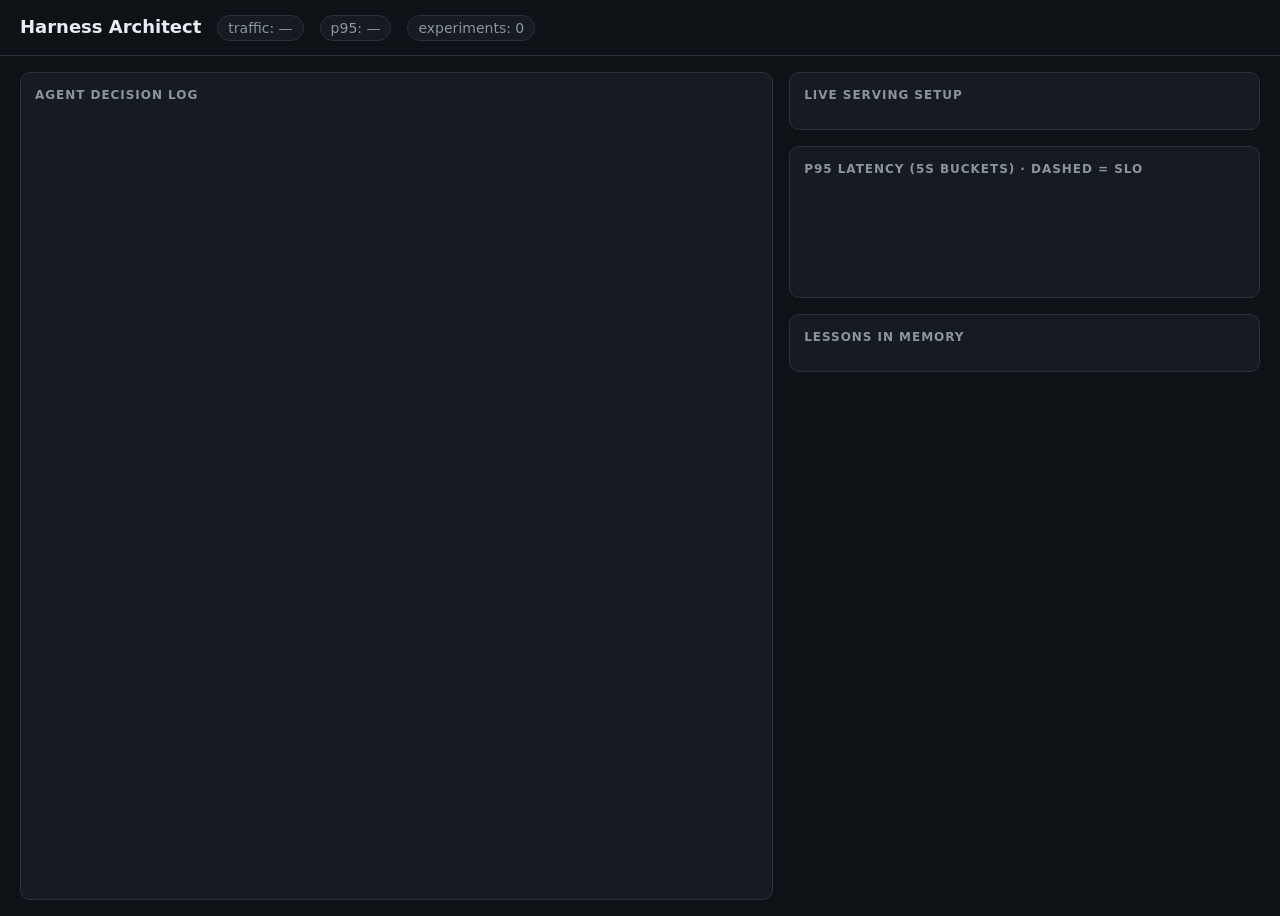
==== ui/index.html @ 55d74c91 "Initial commit" ====
<!doctype html>
<html lang="en">
<head>
<meta charset="utf-8">
<meta name="viewport" content="width=device-width, initial-scale=1">
<title>Harness Architect</title>
<style>
  :root { --bg:#0e1116; --panel:#161b22; --line:#2a313c; --ink:#e6edf3; --muted:#8b949e;
          --good:#3fb950; --bad:#f85149; --warn:#d29922; --accent:#58a6ff; --mem:#bc8cff; }
  * { box-sizing: border-box; }
  body { margin:0; background:var(--bg); color:var(--ink); font:14px/1.45 ui-sans-serif,system-ui,sans-serif; }
  header { display:flex; gap:16px; align-items:baseline; padding:14px 20px; border-bottom:1px solid var(--line); flex-wrap:wrap; }
  header h1 { font-size:18px; margin:0; }
  .pill { padding:2px 10px; border-radius:99px; background:var(--panel); border:1px solid var(--line); color:var(--muted); }
  main { display:grid; grid-template-columns: minmax(0,1.6fr) minmax(0,1fr); gap:16px; padding:16px 20px; }
  @media (max-width: 900px) { main { grid-template-columns: 1fr; } }
  section { background:var(--panel); border:1px solid var(--line); border-radius:10px; padding:14px; min-width:0; }
  h2 { font-size:12px; text-transform:uppercase; letter-spacing:.08em; color:var(--muted); margin:0 0 10px; }
  #log { height: calc(100vh - 130px); overflow:auto; }
  .ev { display:grid; grid-template-columns: 64px 84px 1fr; gap:8px; padding:7px 0; border-bottom:1px solid var(--line); }
  .ev time { color:var(--muted); font-variant-numeric: tabular-nums; }
  .tag { font-size:11px; font-weight:600; text-transform:uppercase; }
  .k-observe .tag { color:var(--bad); } .k-recall .tag { color:var(--mem); } .k-propose .tag { color:var(--accent); }
  .k-test .tag, .k-results .tag { color:var(--warn); } .k-promote .tag { color:var(--good); }
  .k-promote { background: rgba(63,185,80,.08); } .k-phase .tag { color:var(--muted); }
  .sub { color:var(--muted); font-size:12px; margin-top:3px; }
  .pools { display:flex; gap:10px; flex-wrap:wrap; margin:6px 0 4px; }
  .pool { border:1px solid var(--line); border-radius:8px; padding:8px 10px; min-width:120px; }
  .pool b { display:block; margin-bottom:6px; }
  .gpu { display:inline-block; width:34px; height:24px; margin:2px; border-radius:4px; font-size:10px;
         line-height:24px; text-align:center; font-weight:700; }
  .gpu.t4 { background:#1f6feb33; border:1px solid #1f6feb; } .gpu.a100 { background:#8957e533; border:1px solid #8957e5; }
  .flash { animation: flash 1.2s ease-out; } @keyframes flash { from { box-shadow: 0 0 0 3px var(--good); } to { box-shadow:none; } }
  .side { display:flex; flex-direction:column; gap:16px; }
  svg { width:100%; height:90px; }
  .lesson { padding:6px 0; border-bottom:1px solid var(--line); }
  .conf { color:var(--mem); font-size:12px; }
</style>
</head>
<body>
<header>
  <h1>Harness Architect</h1>
  <span class="pill" id="phase">traffic: —</span>
  <span class="pill" id="p95now">p95: —</span>
  <span class="pill" id="exps">experiments: 0</span>
</header>
<main>
  <section><h2>Agent decision log</h2><div id="log"></div></section>
  <div class="side">
    <section><h2>Live serving setup</h2><div id="arch"></div></section>
    <section><h2>p95 latency (5s buckets) · dashed = SLO</h2><svg id="chart" viewBox="0 0 300 90" preserveAspectRatio="none"></svg></section>
    <section><h2>Lessons in memory</h2><div id="lessons"></div></section>
  </div>
</main>
<script>
let lastVersion = null;
const esc = s => String(s ?? "").replace(/[&<>]/g, c => ({"&":"&amp;","<":"&lt;",">":"&gt;"}[c]));
const fmt = ts => new Date(ts*1000).toLocaleTimeString([], {hour:"2-digit",minute:"2-digit",second:"2-digit"});

function renderArch(a) {
  if (!a) return "<div class='sub'>no live setup yet</div>";
  const pools = Object.entries(a.pools).sort().map(([n,p]) =>
    `<div class="pool"><b>${esc(n)}${a.split_threshold_tokens && n==="long" ? ` (≥${a.split_threshold_tokens} tok)` : ""}${a.split_threshold_tokens && n==="short" ? ` (&lt;${a.split_threshold_tokens} tok)` : ""}</b>` +
    Array.from({length:p.replicas}, () => `<span class="gpu ${p.gpu}">${p.gpu.toUpperCase()}</span>`).join("") + "</div>").join("");
  const cost = Object.values(a.pools).reduce((s,p) => s + p.replicas * (p.gpu==="t4" ? 0.5 : 3), 0);
  return `<div class="sub">v${a.version} · by ${esc(a.created_by)} · $${cost.toFixed(2)}/hr</div>
          <div class="pools ${a.version!==lastVersion && lastVersion!==null ? "flash":""}">${pools}</div>
          <div class="sub">${esc(a.reason)}</div>`;
}

function renderChart(series, slo) {
  const svg = document.getElementById("chart");
  if (!series.length) { svg.innerHTML = ""; return; }
  const max = Math.max(slo * 1.5, ...series.map(s => s.p95));
  const x = i => series.length === 1 ? 150 : i * 300 / (series.length - 1);
  const y = v => 88 - v / max * 84;
  const pts = series.map((s,i) => `${x(i)},${y(s.p95)}`).join(" ");
  svg.innerHTML = `<line x1="0" x2="300" y1="${y(slo)}" y2="${y(slo)}" stroke="#d29922" stroke-dasharray="4 3" vector-effect="non-scaling-stroke"/>
    <polyline points="${pts}" fill="none" stroke="#58a6ff" stroke-width="2" vector-effect="non-scaling-stroke"/>`;
}

async function tick() {
  try {
    const s = await (await fetch("/api/state")).json();
    document.getElementById("phase").textContent = "traffic: " + (s.phase?.name ?? "—");
    const last = s.series.at(-1);
    const p = document.getElementById("p95now");
    p.textContent = "p95: " + (last ? (last.p95/1000).toFixed(1) + "s" : "—");
    p.style.color = last && last.p95 > s.slo_ms ? "var(--bad)" : "var(--good)";
    document.getElementById("exps").textContent = "experiments: " + s.experiments;
    document.getElementById("log").innerHTML = s.events.map(e =>
      `<div class="ev k-${esc(e.kind)}"><time>${fmt(e.ts)}</time><span class="tag">${esc(e.kind)}</span><div>${esc(e.msg)}` +
      (e.candidates ? `<div class="sub">${e.candidates.map(c => "• " + esc(c.summary ?? c) + (c.reason ? " — " + esc(c.reason) : "")).join("<br>")}</div>` : "") +
      (e.lessons && e.lessons.length ? `<div class="sub">${e.lessons.map(l => "↳ " + esc(l.text)).join("<br>")}</div>` : "") +
      `</div></div>`).join("");
    document.getElementById("arch").innerHTML = renderArch(s.live);
    lastVersion = s.live?.version ?? lastVersion;
    renderChart(s.series, s.slo_ms);
    document.getElementById("lessons").innerHTML = s.lessons.length ? s.lessons.map(l =>
      `<div class="lesson">${esc(l.text)}<div class="conf">confirmed ${l.confirmed ?? 0}× · contradicted ${l.contradicted ?? 0}×</div></div>`).join("")
      : "<div class='sub'>none yet</div>";
  } catch (e) { console.log(e); }
}
setInterval(tick, 1000); tick();
</script>
</body>
</html>
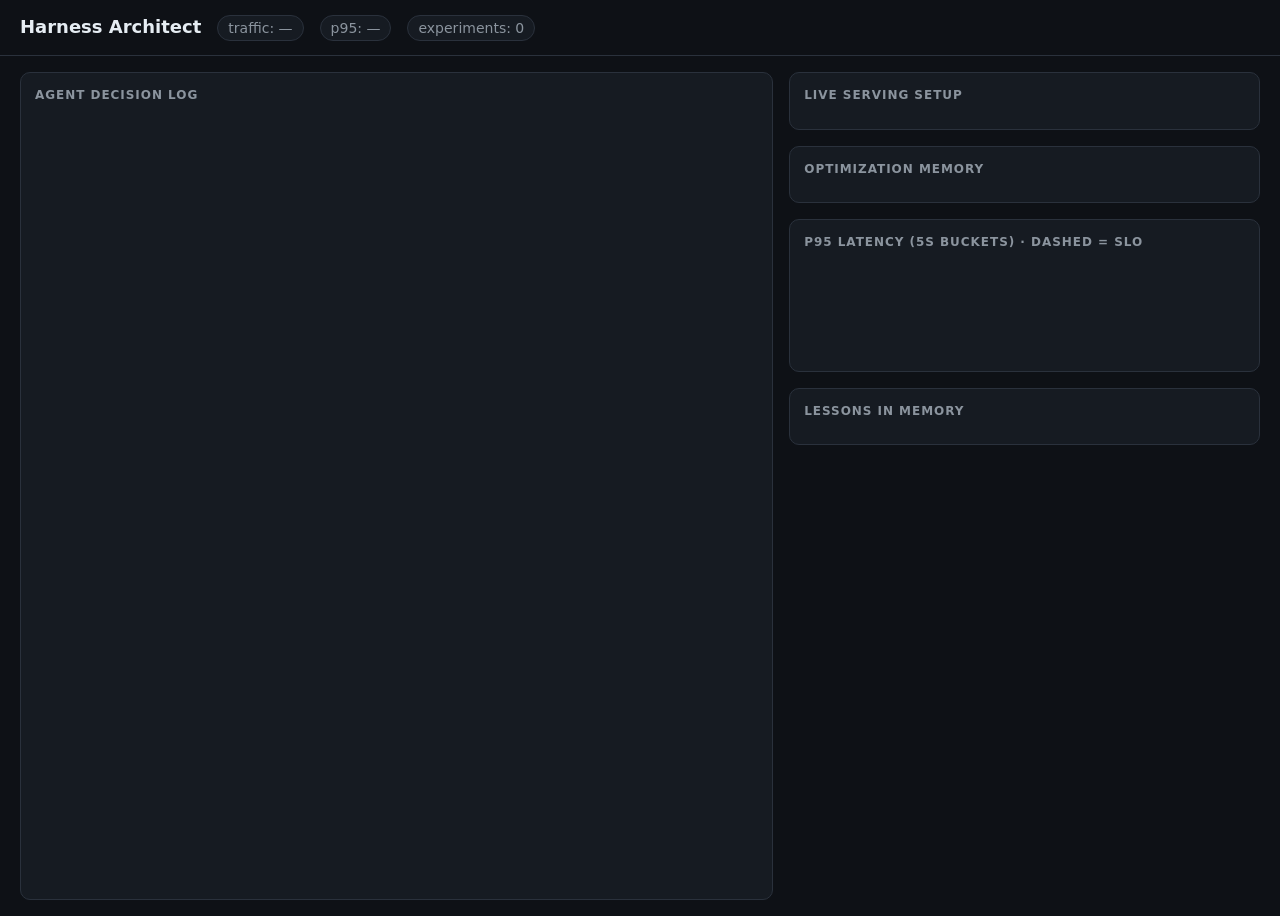
==== commit df748196: "feat: expose campaign evidence in the demo UI" ====
--- a/ui/index.html
+++ b/ui/index.html
@@ -35,6 +35,15 @@
   svg { width:100%; height:90px; }
   .lesson { padding:6px 0; border-bottom:1px solid var(--line); }
   .conf { color:var(--mem); font-size:12px; }
+  .memory-panel { display:grid; gap:12px; }
+  .memory-block { border-top:1px solid var(--line); padding-top:9px; min-width:0; }
+  .memory-block:first-child { border-top:0; padding-top:0; }
+  .memory-title { color:var(--muted); font-size:11px; text-transform:uppercase; letter-spacing:.06em; margin-bottom:5px; }
+  .memory-pills { display:flex; gap:6px; flex-wrap:wrap; }
+  .memory-pills .pill { font-size:12px; }
+  .memory-ids { overflow-wrap:anywhere; }
+  .gate { display:inline-block; margin:2px 4px 2px 0; padding:1px 7px; border-radius:99px; border:1px solid var(--line); font-size:11px; }
+  .gate.pass { color:var(--good); } .gate.fail { color:var(--bad); }
 </style>
 </head>
 <body>
@@ -48,6 +57,7 @@
   <section><h2>Agent decision log</h2><div id="log"></div></section>
   <div class="side">
     <section><h2>Live serving setup</h2><div id="arch"></div></section>
+    <section><h2>Optimization memory</h2><div id="horizon" class="memory-panel"></div></section>
     <section><h2>p95 latency (5s buckets) · dashed = SLO</h2><svg id="chart" viewBox="0 0 300 90" preserveAspectRatio="none"></svg></section>
     <section><h2>Lessons in memory</h2><div id="lessons"></div></section>
   </div>
@@ -79,6 +89,42 @@
     <polyline points="${pts}" fill="none" stroke="#58a6ff" stroke-width="2" vector-effect="non-scaling-stroke"/>`;
 }
 
+function renderHorizon(h) {
+  if (!h) return "<div class='sub'>long-horizon state is not available</div>";
+  const campaign = h.campaign;
+  const status = `<div class="memory-block"><div class="memory-title">Campaign</div>` +
+    `<div class="memory-pills">` +
+    `<span class="pill">stage: ${esc(h.stage ?? "—")}</span>` +
+    `<span class="pill">revision: ${esc(h.revision ?? "—")}</span>` +
+    `<span class="pill">budget left: ${esc(h.budget_remaining ?? "—")}</span></div>` +
+    (campaign?.goal ? `<div class="sub">${esc(campaign.goal)}</div>` : "") + `</div>`;
+
+  const context = h.context_manifest
+    ? `<div class="memory-block"><div class="memory-title">Latest context packet · ${esc(h.context_manifest.token_count ?? 0)} tokens` +
+      `${h.context_manifest.token_budget ? ` / ${esc(h.context_manifest.token_budget)}` : ""}</div>` +
+      `<div class="sub">Manifest ${esc(h.context_manifest.manifest_id ?? "—")}</div>` +
+      `<div class="sub memory-ids">Included: ${h.context_manifest.included_ids.length ? h.context_manifest.included_ids.map(esc).join(", ") : "none"}</div></div>`
+    : `<div class="memory-block"><div class="memory-title">Latest context packet</div><div class="sub">none recorded</div></div>`;
+
+  const replay = h.replay
+    ? `<div class="sub">Replay: ${esc(h.replay.replay_id ?? "—")} · hash ${esc((h.replay.content_hash ?? "").slice(0, 16) || "—")}</div>`
+    : `<div class="sub">No replay recorded</div>`;
+  const trial = h.latest_trial;
+  const trialText = trial
+    ? `${esc(trial.role ?? "trial")} · repeat ${esc(trial.repeat ?? "—")} · ${esc(trial.n ?? 0)} requests · p95 ${esc(trial.p95_ms ?? "—")} ms · errors ${esc(trial.errors ?? 0)}`
+    : "No trial recorded";
+  const ev = h.latest_evaluation;
+  const gates = (ev?.gates ?? []).map(g => `<span class="gate ${g.passed ? "pass" : "fail"}">${g.passed ? "✓" : "✕"} ${esc(g.name)}: ${esc(g.detail ?? "")}</span>`).join("");
+  const experiment = `<div class="memory-block"><div class="memory-title">Latest experiment</div>${replay}` +
+    `<div class="sub">${trialText}</div>` +
+    (ev ? `<div class="sub">Evaluation: ${esc(ev.decision ?? "—")}</div>${gates || "<div class='sub'>No gate details</div>"}` : `<div class="sub">No evaluation recorded</div>`) + `</div>`;
+
+  const events = h.verification_events ?? [];
+  const checks = events.length ? events.map(e => `<div class="sub"><b>${esc(e.kind)}</b> · ${esc(e.msg)}${e.ts ? ` <span>${fmt(e.ts)}</span>` : ""}</div>`).join("")
+    : `<div class="sub">No verification or rollback events</div>`;
+  return status + context + experiment + `<div class="memory-block"><div class="memory-title">Verification and rollback</div>${checks}</div>`;
+}
+
 async function tick() {
   try {
     const s = await (await fetch("/api/state")).json();
@@ -94,6 +140,7 @@
       (e.lessons && e.lessons.length ? `<div class="sub">${e.lessons.map(l => "↳ " + esc(l.text)).join("<br>")}</div>` : "") +
       `</div></div>`).join("");
     document.getElementById("arch").innerHTML = renderArch(s.live);
+    document.getElementById("horizon").innerHTML = renderHorizon(s.long_horizon);
     lastVersion = s.live?.version ?? lastVersion;
     renderChart(s.series, s.slo_ms);
     document.getElementById("lessons").innerHTML = s.lessons.length ? s.lessons.map(l =>
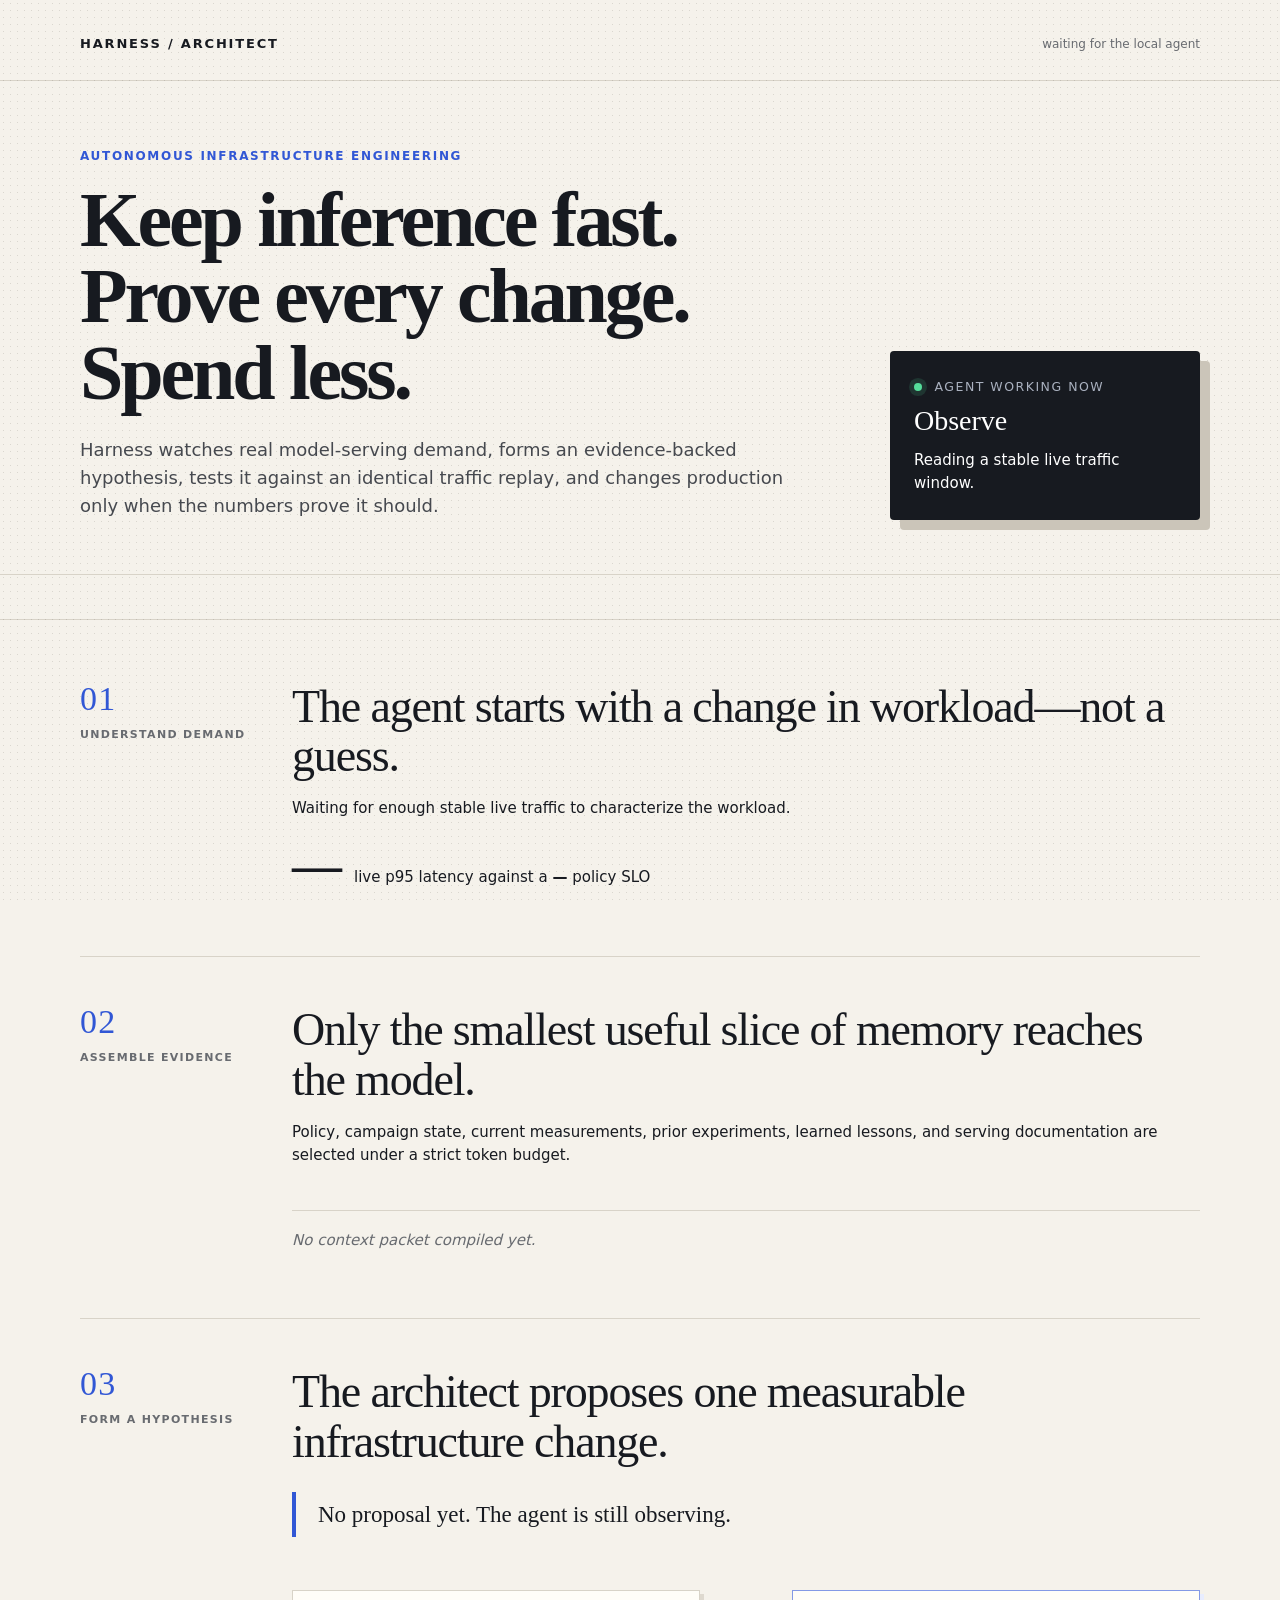
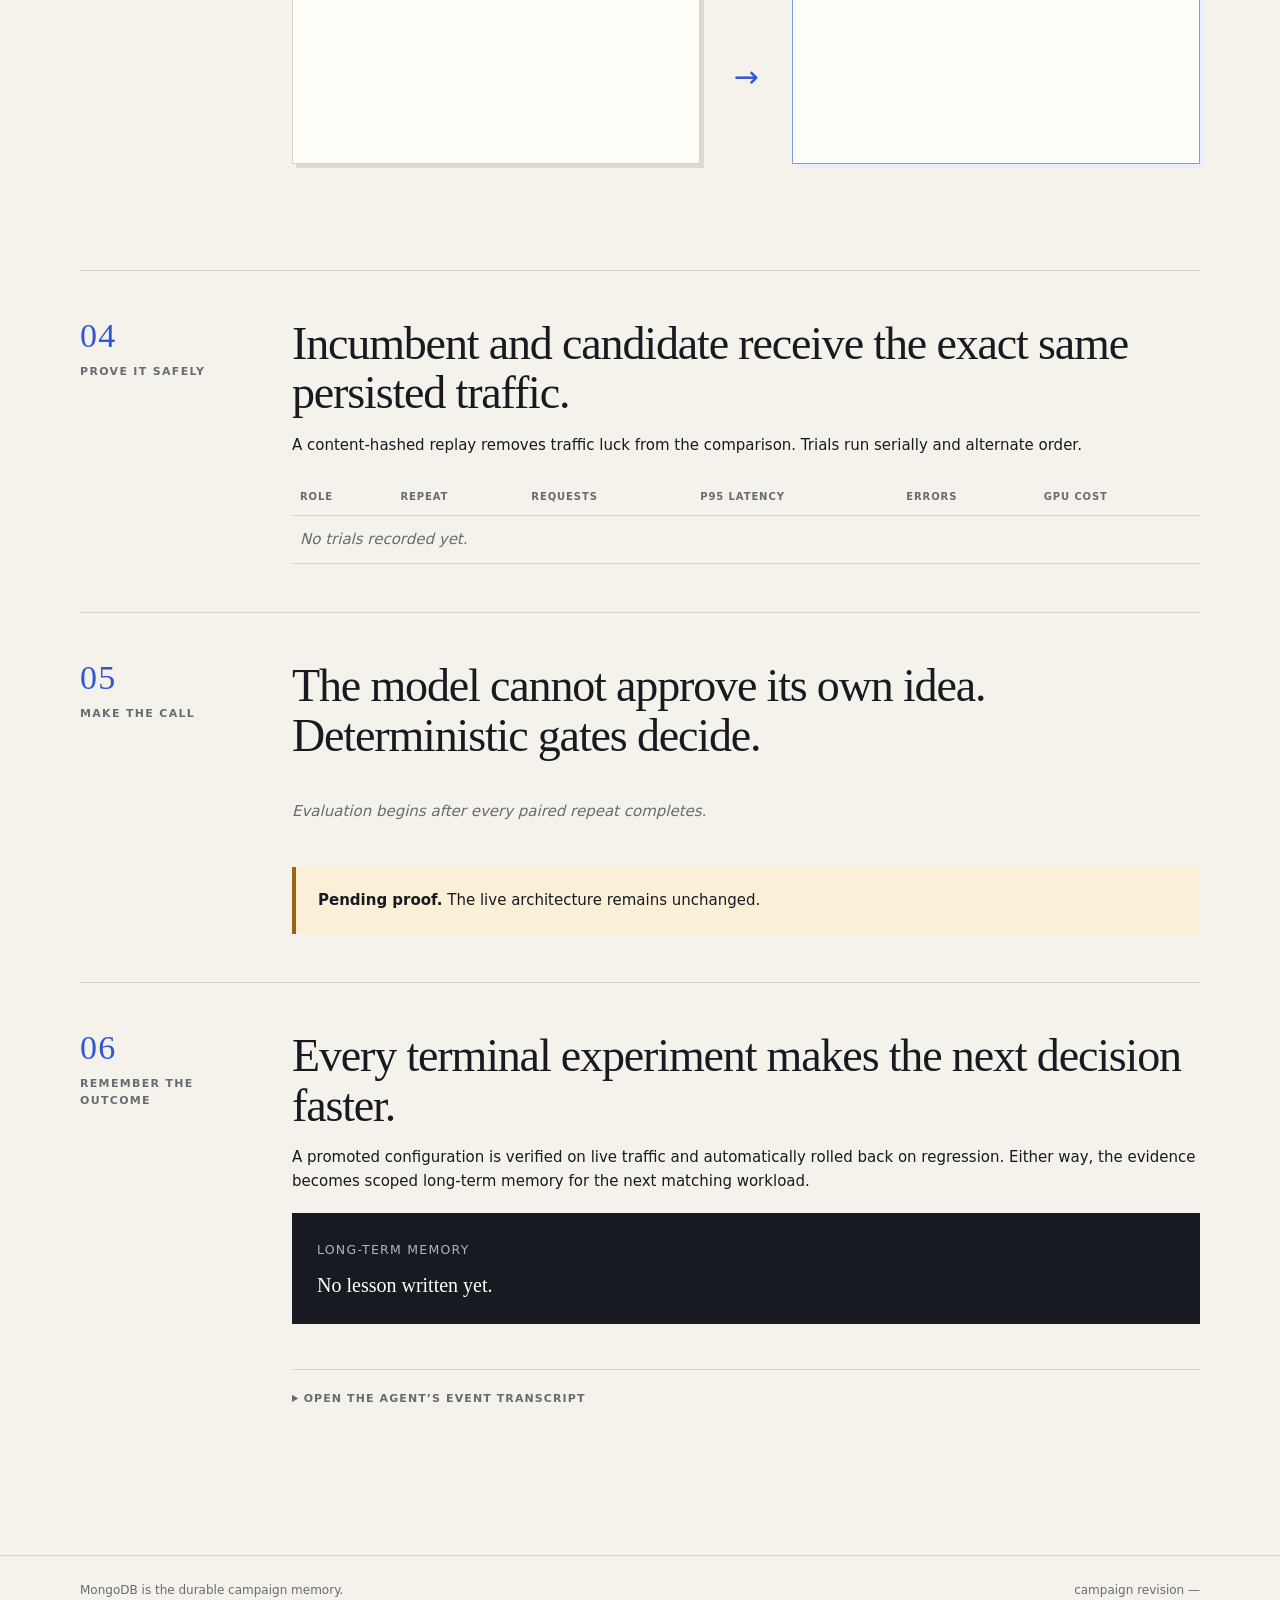
==== commit 75ccdd24: "feat: showcase Atlas-backed agent workflow" ====
--- a/ui/index.html
+++ b/ui/index.html
@@ -3,152 +3,315 @@
 <head>
 <meta charset="utf-8">
 <meta name="viewport" content="width=device-width, initial-scale=1">
-<title>Harness Architect</title>
+<title>Harness · Autonomous Infrastructure Engineer</title>
 <style>
-  :root { --bg:#0e1116; --panel:#161b22; --line:#2a313c; --ink:#e6edf3; --muted:#8b949e;
-          --good:#3fb950; --bad:#f85149; --warn:#d29922; --accent:#58a6ff; --mem:#bc8cff; }
-  * { box-sizing: border-box; }
-  body { margin:0; background:var(--bg); color:var(--ink); font:14px/1.45 ui-sans-serif,system-ui,sans-serif; }
-  header { display:flex; gap:16px; align-items:baseline; padding:14px 20px; border-bottom:1px solid var(--line); flex-wrap:wrap; }
-  header h1 { font-size:18px; margin:0; }
-  .pill { padding:2px 10px; border-radius:99px; background:var(--panel); border:1px solid var(--line); color:var(--muted); }
-  main { display:grid; grid-template-columns: minmax(0,1.6fr) minmax(0,1fr); gap:16px; padding:16px 20px; }
-  @media (max-width: 900px) { main { grid-template-columns: 1fr; } }
-  section { background:var(--panel); border:1px solid var(--line); border-radius:10px; padding:14px; min-width:0; }
-  h2 { font-size:12px; text-transform:uppercase; letter-spacing:.08em; color:var(--muted); margin:0 0 10px; }
-  #log { height: calc(100vh - 130px); overflow:auto; }
-  .ev { display:grid; grid-template-columns: 64px 84px 1fr; gap:8px; padding:7px 0; border-bottom:1px solid var(--line); }
-  .ev time { color:var(--muted); font-variant-numeric: tabular-nums; }
-  .tag { font-size:11px; font-weight:600; text-transform:uppercase; }
-  .k-observe .tag { color:var(--bad); } .k-recall .tag { color:var(--mem); } .k-propose .tag { color:var(--accent); }
-  .k-test .tag, .k-results .tag { color:var(--warn); } .k-promote .tag { color:var(--good); }
-  .k-promote { background: rgba(63,185,80,.08); } .k-phase .tag { color:var(--muted); }
-  .sub { color:var(--muted); font-size:12px; margin-top:3px; }
-  .pools { display:flex; gap:10px; flex-wrap:wrap; margin:6px 0 4px; }
-  .pool { border:1px solid var(--line); border-radius:8px; padding:8px 10px; min-width:120px; }
-  .pool b { display:block; margin-bottom:6px; }
-  .gpu { display:inline-block; width:34px; height:24px; margin:2px; border-radius:4px; font-size:10px;
-         line-height:24px; text-align:center; font-weight:700; }
-  .gpu.t4 { background:#1f6feb33; border:1px solid #1f6feb; } .gpu.a100 { background:#8957e533; border:1px solid #8957e5; }
-  .flash { animation: flash 1.2s ease-out; } @keyframes flash { from { box-shadow: 0 0 0 3px var(--good); } to { box-shadow:none; } }
-  .side { display:flex; flex-direction:column; gap:16px; }
-  svg { width:100%; height:90px; }
-  .lesson { padding:6px 0; border-bottom:1px solid var(--line); }
-  .conf { color:var(--mem); font-size:12px; }
-  .memory-panel { display:grid; gap:12px; }
-  .memory-block { border-top:1px solid var(--line); padding-top:9px; min-width:0; }
-  .memory-block:first-child { border-top:0; padding-top:0; }
-  .memory-title { color:var(--muted); font-size:11px; text-transform:uppercase; letter-spacing:.06em; margin-bottom:5px; }
-  .memory-pills { display:flex; gap:6px; flex-wrap:wrap; }
-  .memory-pills .pill { font-size:12px; }
-  .memory-ids { overflow-wrap:anywhere; }
-  .gate { display:inline-block; margin:2px 4px 2px 0; padding:1px 7px; border-radius:99px; border:1px solid var(--line); font-size:11px; }
-  .gate.pass { color:var(--good); } .gate.fail { color:var(--bad); }
+  :root {
+    --paper:#f5f2eb; --sheet:#fffdf8; --ink:#171a20; --muted:#686b70; --line:#d8d3c8;
+    --blue:#3157d5; --blue-soft:#e8edff; --violet:#7446d7; --green:#147a52; --green-soft:#e3f4eb;
+    --red:#b83a3a; --red-soft:#fae8e5; --amber:#9b6410; --amber-soft:#faefd7; --dark:#171a20;
+  }
+  * { box-sizing:border-box; }
+  body { margin:0; color:var(--ink); background:var(--paper); font:15px/1.55 Inter,ui-sans-serif,system-ui,-apple-system,sans-serif; }
+  body:before { content:""; position:fixed; inset:0; pointer-events:none; opacity:.22;
+    background-image:radial-gradient(#79746c 0.55px,transparent .55px); background-size:7px 7px; }
+  .shell { width:min(1120px,calc(100% - 32px)); margin:0 auto; position:relative; }
+  header { padding:34px 0 26px; border-bottom:1px solid var(--line); }
+  .brandline { display:flex; justify-content:space-between; align-items:center; gap:20px; }
+  .brand { font-size:13px; font-weight:800; letter-spacing:.14em; text-transform:uppercase; }
+  .runtime { color:var(--muted); font-size:12px; text-align:right; }
+  .hero { padding:66px 0 54px; display:grid; grid-template-columns:minmax(0,1fr) 310px; gap:72px; align-items:end; }
+  .eyebrow { color:var(--blue); font-size:12px; font-weight:800; letter-spacing:.14em; text-transform:uppercase; margin-bottom:16px; }
+  h1 { margin:0; max-width:760px; font:600 clamp(42px,6.2vw,78px)/.98 Georgia,serif; letter-spacing:-.04em; }
+  .lede { margin:25px 0 0; max-width:710px; color:#46494f; font-size:18px; }
+  .mission-state { background:var(--dark); color:white; border-radius:4px; padding:24px; box-shadow:10px 10px 0 #cbc5b9; }
+  .mission-state small { color:#abb2c0; text-transform:uppercase; letter-spacing:.12em; }
+  .mission-state strong { display:block; margin:8px 0 12px; font:500 28px/1.1 Georgia,serif; }
+  .pulse { display:inline-block; width:8px; height:8px; border-radius:50%; background:#55dc9a; margin-right:7px; box-shadow:0 0 0 5px #55dc9a22; }
+  .stage-wrap { border-top:1px solid var(--line); border-bottom:1px solid var(--line); padding:25px 0 19px; overflow-x:auto; }
+  .stage-rail { min-width:760px; display:flex; align-items:flex-start; }
+  .stage { flex:1; position:relative; padding-top:17px; color:#97928a; font-size:10px; letter-spacing:.06em; text-transform:uppercase; }
+  .stage:before { content:""; position:absolute; top:0; left:0; right:0; height:2px; background:var(--line); }
+  .stage:after { content:""; position:absolute; top:-4px; left:0; width:10px; height:10px; border-radius:50%; background:var(--line); }
+  .stage.done { color:var(--green); } .stage.done:before,.stage.done:after { background:var(--green); }
+  .stage.active { color:var(--blue); font-weight:800; } .stage.active:before { background:var(--blue); }
+  .stage.active:after { background:var(--sheet); border:3px solid var(--blue); top:-6px; width:12px; height:12px; box-shadow:0 0 0 5px var(--blue-soft); }
+  main { padding:62px 0 100px; }
+  .chapter { display:grid; grid-template-columns:170px minmax(0,1fr); gap:42px; padding:48px 0; border-top:1px solid var(--line); }
+  .chapter:first-child { border-top:0; padding-top:0; }
+  .chapter-label { color:var(--muted); font-size:11px; font-weight:800; letter-spacing:.12em; text-transform:uppercase; }
+  .chapter-label b { display:block; color:var(--blue); font:500 34px/1 Georgia,serif; margin-bottom:10px; }
+  h2 { font:500 clamp(28px,4vw,46px)/1.08 Georgia,serif; letter-spacing:-.025em; margin:0 0 16px; }
+  h3 { margin:0 0 5px; font-size:14px; }
+  .agent-voice { border-left:4px solid var(--blue); padding:7px 0 7px 22px; margin:25px 0; font:500 23px/1.35 Georgia,serif; }
+  .meta-row { display:flex; flex-wrap:wrap; gap:8px; margin-top:18px; }
+  .token { padding:5px 10px; border:1px solid var(--line); border-radius:2px; color:var(--muted); font-size:12px; background:#ffffff80; }
+  .token.good { color:var(--green); border-color:#9acbb5; background:var(--green-soft); }
+  .token.bad { color:var(--red); border-color:#e0aaa3; background:var(--red-soft); }
+  .token.live { color:var(--blue); border-color:#aab8ee; background:var(--blue-soft); }
+  .signal-sentence { display:flex; align-items:baseline; gap:14px; flex-wrap:wrap; margin-top:20px; }
+  .signal-number { font:600 50px/1 Georgia,serif; letter-spacing:-.04em; }
+  .signal-number.bad { color:var(--red); } .signal-number.good { color:var(--green); }
+  .evidence-list { margin-top:25px; border-top:1px solid var(--line); }
+  .evidence { display:grid; grid-template-columns:34px 150px 1fr 65px; gap:12px; padding:15px 0; border-bottom:1px solid var(--line); align-items:start; }
+  .evidence .icon { width:25px; height:25px; display:grid; place-items:center; border-radius:50%; background:var(--blue-soft); color:var(--blue); font-weight:800; font-size:11px; }
+  .evidence .type { text-transform:uppercase; font-size:10px; letter-spacing:.09em; color:var(--muted); padding-top:4px; }
+  .evidence p { margin:2px 0 0; color:var(--muted); font-size:13px; }
+  .evidence .tokens { text-align:right; color:var(--muted); font-size:11px; }
+  .architecture-change { display:grid; grid-template-columns:1fr 56px 1fr; gap:18px; align-items:center; margin:28px 0; }
+  .arrow { text-align:center; color:var(--blue); font-size:30px; }
+  .arch { min-height:174px; padding:22px; background:var(--sheet); border:1px solid var(--line); box-shadow:4px 4px 0 #ded9cf; }
+  .arch.candidate { border-color:#8499e5; box-shadow:4px 4px 0 var(--blue-soft); }
+  .arch small { color:var(--muted); text-transform:uppercase; font-size:10px; letter-spacing:.1em; }
+  .arch .cost { float:right; color:var(--green); font-weight:800; }
+  .pool-row { display:flex; gap:7px; margin:21px 0 12px; flex-wrap:wrap; }
+  .gpu { padding:7px 10px; border-radius:2px; color:white; font-size:11px; font-weight:800; }
+  .gpu.t4 { background:#4662b6; } .gpu.a100 { background:#774bad; }
+  .protocol { display:flex; flex-wrap:wrap; gap:10px; padding:15px 0; color:var(--muted); font-size:13px; }
+  .protocol span:after { content:"→"; padding-left:10px; color:#aaa59b; }
+  .protocol span:last-child:after { content:""; }
+  .trial-table { width:100%; border-collapse:collapse; margin-top:22px; }
+  .trial-table th { text-align:left; color:var(--muted); font-size:10px; letter-spacing:.09em; text-transform:uppercase; padding:10px 8px; border-bottom:1px solid var(--line); }
+  .trial-table td { padding:12px 8px; border-bottom:1px solid var(--line); font-variant-numeric:tabular-nums; }
+  .trial-table .candidate { color:var(--blue); font-weight:700; }
+  .empty { color:var(--muted); font-style:italic; padding:18px 0; }
+  .gate-list { margin-top:22px; }
+  .gate { display:grid; grid-template-columns:30px 200px 1fr; gap:12px; padding:13px 0; border-bottom:1px solid var(--line); }
+  .gate-mark { font-weight:900; } .gate.pass .gate-mark { color:var(--green); } .gate.fail .gate-mark { color:var(--red); }
+  .gate span:last-child { color:var(--muted); }
+  .decision { margin-top:25px; padding:22px; background:var(--amber-soft); border-left:4px solid var(--amber); }
+  .decision.promote { background:var(--green-soft); border-color:var(--green); }
+  .decision.reject { background:var(--red-soft); border-color:var(--red); }
+  .lesson { margin-top:20px; background:var(--dark); color:white; padding:25px; }
+  .lesson small { color:#aeb5c2; text-transform:uppercase; letter-spacing:.1em; }
+  .lesson p { font:500 20px/1.4 Georgia,serif; margin:10px 0 0; }
+  details { margin-top:45px; border-top:1px solid var(--line); padding-top:20px; }
+  summary { cursor:pointer; color:var(--muted); text-transform:uppercase; letter-spacing:.1em; font-size:11px; font-weight:800; }
+  .log { margin-top:18px; }
+  .event { display:grid; grid-template-columns:82px 90px 1fr; gap:12px; padding:10px 0; border-bottom:1px solid var(--line); font-size:13px; }
+  .event time,.event .kind { color:var(--muted); } .event .kind { text-transform:uppercase; font-size:10px; letter-spacing:.08em; padding-top:3px; }
+  footer { padding:25px 0 45px; border-top:1px solid var(--line); display:flex; justify-content:space-between; gap:20px; color:var(--muted); font-size:12px; }
+  @media (max-width:760px) {
+    .hero { grid-template-columns:1fr; gap:35px; padding:45px 0; }
+    .chapter { grid-template-columns:1fr; gap:18px; }
+    .chapter-label { display:flex; gap:10px; align-items:center; } .chapter-label b { margin:0; }
+    .architecture-change { grid-template-columns:1fr; } .arrow { transform:rotate(90deg); }
+    .evidence { grid-template-columns:30px 1fr 50px; } .evidence .type { display:none; }
+    .gate { grid-template-columns:25px 1fr; } .gate span:last-child { grid-column:2; }
+    .event { grid-template-columns:72px 1fr; } .event div:last-child { grid-column:2; }
+  }
 </style>
 </head>
 <body>
-<header>
-  <h1>Harness Architect</h1>
-  <span class="pill" id="phase">traffic: —</span>
-  <span class="pill" id="p95now">p95: —</span>
-  <span class="pill" id="exps">experiments: 0</span>
-</header>
-<main>
-  <section><h2>Agent decision log</h2><div id="log"></div></section>
-  <div class="side">
-    <section><h2>Live serving setup</h2><div id="arch"></div></section>
-    <section><h2>Optimization memory</h2><div id="horizon" class="memory-panel"></div></section>
-    <section><h2>p95 latency (5s buckets) · dashed = SLO</h2><svg id="chart" viewBox="0 0 300 90" preserveAspectRatio="none"></svg></section>
-    <section><h2>Lessons in memory</h2><div id="lessons"></div></section>
-  </div>
+<header><div class="shell brandline">
+  <div class="brand">Harness / Architect</div>
+  <div class="runtime" id="runtime">connecting to the agent…</div>
+</div></header>
+
+<div class="shell">
+  <section class="hero">
+    <div>
+      <div class="eyebrow">Autonomous infrastructure engineering</div>
+      <h1>Keep inference fast. Prove every change. Spend less.</h1>
+      <p class="lede">Harness watches real model-serving demand, forms an evidence-backed hypothesis, tests it against an identical traffic replay, and changes production only when the numbers prove it should.</p>
+    </div>
+    <aside class="mission-state">
+      <small><span class="pulse"></span> Agent working now</small>
+      <strong id="stageName">Observe</strong>
+      <div id="stageSummary">Reading a stable live traffic window.</div>
+    </aside>
+  </section>
+</div>
+
+<div class="stage-wrap"><div class="shell"><div class="stage-rail" id="stageRail"></div></div></div>
+
+<main class="shell">
+  <section class="chapter">
+    <div class="chapter-label"><b>01</b>Understand demand</div>
+    <div>
+      <h2>The agent starts with a change in workload—not a guess.</h2>
+      <p id="observationCopy">Waiting for enough stable live traffic to characterize the workload.</p>
+      <div class="signal-sentence">
+        <span class="signal-number" id="p95">—</span>
+        <span>live p95 latency against a <b id="slo">—</b> policy SLO</span>
+      </div>
+      <div class="meta-row" id="signalMeta"></div>
+    </div>
+  </section>
+
+  <section class="chapter">
+    <div class="chapter-label"><b>02</b>Assemble evidence</div>
+    <div>
+      <h2>Only the smallest useful slice of memory reaches the model.</h2>
+      <p id="contextCopy">Policy, campaign state, current measurements, prior experiments, learned lessons, and serving documentation are selected under a strict token budget.</p>
+      <div class="meta-row" id="knowledgeMeta"></div>
+      <div class="evidence-list" id="evidenceList"><div class="empty">No context packet compiled yet.</div></div>
+    </div>
+  </section>
+
+  <section class="chapter">
+    <div class="chapter-label"><b>03</b>Form a hypothesis</div>
+    <div>
+      <h2>The architect proposes one measurable infrastructure change.</h2>
+      <div class="agent-voice" id="hypothesis">No proposal yet. The agent is still observing.</div>
+      <div class="meta-row" id="architectMeta"></div>
+      <div class="architecture-change">
+        <div class="arch" id="incumbentArch"></div>
+        <div class="arrow">→</div>
+        <div class="arch candidate" id="candidateArch"></div>
+      </div>
+      <div class="protocol" id="protocol"></div>
+    </div>
+  </section>
+
+  <section class="chapter">
+    <div class="chapter-label"><b>04</b>Prove it safely</div>
+    <div>
+      <h2>Incumbent and candidate receive the exact same persisted traffic.</h2>
+      <p id="replayCopy">A content-hashed replay removes traffic luck from the comparison. Trials run serially and alternate order.</p>
+      <table class="trial-table">
+        <thead><tr><th>Role</th><th>Repeat</th><th>Requests</th><th>p95 latency</th><th>Errors</th><th>GPU cost</th></tr></thead>
+        <tbody id="trialRows"><tr><td colspan="6" class="empty">No trials recorded yet.</td></tr></tbody>
+      </table>
+    </div>
+  </section>
+
+  <section class="chapter">
+    <div class="chapter-label"><b>05</b>Make the call</div>
+    <div>
+      <h2>The model cannot approve its own idea. Deterministic gates decide.</h2>
+      <div class="gate-list" id="gateList"><div class="empty">Evaluation begins after every paired repeat completes.</div></div>
+      <div class="decision" id="decision"><b>Pending proof.</b> The live architecture remains unchanged.</div>
+    </div>
+  </section>
+
+  <section class="chapter">
+    <div class="chapter-label"><b>06</b>Remember the outcome</div>
+    <div>
+      <h2>Every terminal experiment makes the next decision faster.</h2>
+      <p>A promoted configuration is verified on live traffic and automatically rolled back on regression. Either way, the evidence becomes scoped long-term memory for the next matching workload.</p>
+      <div class="lesson" id="lesson"><small>Long-term memory</small><p>No lesson written yet.</p></div>
+      <details><summary>Open the agent’s event transcript</summary><div class="log" id="log"></div></details>
+    </div>
+  </section>
 </main>
+
+<footer><div class="shell brandline"><span>MongoDB is the durable campaign memory.</span><span id="revision">campaign revision —</span></div></footer>
+
 <script>
-let lastVersion = null;
-const esc = s => String(s ?? "").replace(/[&<>]/g, c => ({"&":"&amp;","<":"&lt;",">":"&gt;"}[c]));
-const fmt = ts => new Date(ts*1000).toLocaleTimeString([], {hour:"2-digit",minute:"2-digit",second:"2-digit"});
-
-function renderArch(a) {
-  if (!a) return "<div class='sub'>no live setup yet</div>";
-  const pools = Object.entries(a.pools).sort().map(([n,p]) =>
-    `<div class="pool"><b>${esc(n)}${a.split_threshold_tokens && n==="long" ? ` (≥${a.split_threshold_tokens} tok)` : ""}${a.split_threshold_tokens && n==="short" ? ` (&lt;${a.split_threshold_tokens} tok)` : ""}</b>` +
-    Array.from({length:p.replicas}, () => `<span class="gpu ${p.gpu}">${p.gpu.toUpperCase()}</span>`).join("") + "</div>").join("");
-  const cost = Object.values(a.pools).reduce((s,p) => s + p.replicas * (p.gpu==="t4" ? 0.5 : 3), 0);
-  return `<div class="sub">v${a.version} · by ${esc(a.created_by)} · $${cost.toFixed(2)}/hr</div>
-          <div class="pools ${a.version!==lastVersion && lastVersion!==null ? "flash":""}">${pools}</div>
-          <div class="sub">${esc(a.reason)}</div>`;
-}
-
-function renderChart(series, slo) {
-  const svg = document.getElementById("chart");
-  if (!series.length) { svg.innerHTML = ""; return; }
-  const max = Math.max(slo * 1.5, ...series.map(s => s.p95));
-  const x = i => series.length === 1 ? 150 : i * 300 / (series.length - 1);
-  const y = v => 88 - v / max * 84;
-  const pts = series.map((s,i) => `${x(i)},${y(s.p95)}`).join(" ");
-  svg.innerHTML = `<line x1="0" x2="300" y1="${y(slo)}" y2="${y(slo)}" stroke="#d29922" stroke-dasharray="4 3" vector-effect="non-scaling-stroke"/>
-    <polyline points="${pts}" fill="none" stroke="#58a6ff" stroke-width="2" vector-effect="non-scaling-stroke"/>`;
-}
-
-function renderHorizon(h) {
-  if (!h) return "<div class='sub'>long-horizon state is not available</div>";
-  const campaign = h.campaign;
-  const status = `<div class="memory-block"><div class="memory-title">Campaign</div>` +
-    `<div class="memory-pills">` +
-    `<span class="pill">stage: ${esc(h.stage ?? "—")}</span>` +
-    `<span class="pill">revision: ${esc(h.revision ?? "—")}</span>` +
-    `<span class="pill">budget left: ${esc(h.budget_remaining ?? "—")}</span></div>` +
-    (campaign?.goal ? `<div class="sub">${esc(campaign.goal)}</div>` : "") + `</div>`;
-
-  const context = h.context_manifest
-    ? `<div class="memory-block"><div class="memory-title">Latest context packet · ${esc(h.context_manifest.token_count ?? 0)} tokens` +
-      `${h.context_manifest.token_budget ? ` / ${esc(h.context_manifest.token_budget)}` : ""}</div>` +
-      `<div class="sub">Manifest ${esc(h.context_manifest.manifest_id ?? "—")}</div>` +
-      `<div class="sub memory-ids">Included: ${h.context_manifest.included_ids.length ? h.context_manifest.included_ids.map(esc).join(", ") : "none"}</div></div>`
-    : `<div class="memory-block"><div class="memory-title">Latest context packet</div><div class="sub">none recorded</div></div>`;
-
-  const replay = h.replay
-    ? `<div class="sub">Replay: ${esc(h.replay.replay_id ?? "—")} · hash ${esc((h.replay.content_hash ?? "").slice(0, 16) || "—")}</div>`
-    : `<div class="sub">No replay recorded</div>`;
-  const trial = h.latest_trial;
-  const trialText = trial
-    ? `${esc(trial.role ?? "trial")} · repeat ${esc(trial.repeat ?? "—")} · ${esc(trial.n ?? 0)} requests · p95 ${esc(trial.p95_ms ?? "—")} ms · errors ${esc(trial.errors ?? 0)}`
-    : "No trial recorded";
-  const ev = h.latest_evaluation;
-  const gates = (ev?.gates ?? []).map(g => `<span class="gate ${g.passed ? "pass" : "fail"}">${g.passed ? "✓" : "✕"} ${esc(g.name)}: ${esc(g.detail ?? "")}</span>`).join("");
-  const experiment = `<div class="memory-block"><div class="memory-title">Latest experiment</div>${replay}` +
-    `<div class="sub">${trialText}</div>` +
-    (ev ? `<div class="sub">Evaluation: ${esc(ev.decision ?? "—")}</div>${gates || "<div class='sub'>No gate details</div>"}` : `<div class="sub">No evaluation recorded</div>`) + `</div>`;
-
-  const events = h.verification_events ?? [];
-  const checks = events.length ? events.map(e => `<div class="sub"><b>${esc(e.kind)}</b> · ${esc(e.msg)}${e.ts ? ` <span>${fmt(e.ts)}</span>` : ""}</div>`).join("")
-    : `<div class="sub">No verification or rollback events</div>`;
-  return status + context + experiment + `<div class="memory-block"><div class="memory-title">Verification and rollback</div>${checks}</div>`;
+const STAGES = ["OBSERVE","BUILD_CONTEXT","PROPOSE","VALIDATE","PREPARE_REPLAY","RUN_TRIALS","EVALUATE","PROMOTE","VERIFY_LIVE","LEARN","CHECKPOINT"];
+const LABELS = {OBSERVE:"Observe",BUILD_CONTEXT:"Recall",PROPOSE:"Reason",VALIDATE:"Validate",PREPARE_REPLAY:"Freeze replay",RUN_TRIALS:"Run trials",EVALUATE:"Evaluate",PROMOTE:"Promote",REJECT:"Reject",VERIFY_LIVE:"Verify live",LEARN:"Learn",CHECKPOINT:"Checkpoint"};
+const SUMMARIES = {OBSERVE:"Reading a stable live traffic window.",BUILD_CONTEXT:"Selecting policy, memory, evidence, and docs.",PROPOSE:"The architect is forming a testable hypothesis.",VALIDATE:"Checking the proposal against hard policy.",PREPARE_REPLAY:"Freezing an immutable traffic trace.",RUN_TRIALS:"Running paired incumbent and candidate trials.",EVALUATE:"Applying deterministic safety and value gates.",PROMOTE:"Publishing the proven configuration.",REJECT:"Keeping the incumbent because proof was insufficient.",VERIFY_LIVE:"Watching the promoted version for regression.",LEARN:"Writing an evidence-linked lesson.",CHECKPOINT:"Compacting progress for the next cycle."};
+const esc = value => String(value ?? "").replace(/[&<>"']/g, c => ({"&":"&amp;","<":"&lt;",">":"&gt;",'"':"&quot;","'":"&#39;"}[c]));
+const money = n => n == null ? "—" : `$${Number(n).toFixed(2)}/hr`;
+const fmtTime = ts => new Date(ts*1000).toLocaleTimeString([], {hour:"2-digit",minute:"2-digit",second:"2-digit"});
+
+function renderStages(stage) {
+  const effective = stage === "REJECT" ? "EVALUATE" : stage;
+  const active = Math.max(0, STAGES.indexOf(effective));
+  document.getElementById("stageRail").innerHTML = STAGES.map((name,index) =>
+    `<div class="stage ${index < active ? "done" : ""} ${index === active ? "active" : ""}">${esc(LABELS[name])}</div>`).join("");
+}
+
+function renderArch(target, arch, label) {
+  const el = document.getElementById(target);
+  if (!arch) { el.innerHTML = `<small>${esc(label)}</small><div class="empty">Not proposed yet.</div>`; return; }
+  const cost = Object.values(arch.pools || {}).reduce((sum,p) => sum + p.replicas * (p.gpu === "a100" ? 3 : .5), 0);
+  const pools = Object.entries(arch.pools || {}).flatMap(([name,pool]) =>
+    Array.from({length:pool.replicas}, () => `<span class="gpu ${esc(pool.gpu)}">${esc(name)} · ${esc(pool.gpu.toUpperCase())}</span>`)).join("");
+  el.innerHTML = `<small>${esc(label)}</small><span class="cost">${money(cost)}</span><div class="pool-row">${pools}</div>` +
+    `<div>${arch.split_threshold_tokens ? `Split at ${esc(arch.split_threshold_tokens)} tokens` : "Shared inference pool"}</div>` +
+    (arch.reason ? `<p style="color:var(--muted);font-size:12px;margin-bottom:0">${esc(arch.reason)}</p>` : "");
+}
+
+function renderEvidence(manifest) {
+  const target = document.getElementById("evidenceList");
+  if (!manifest?.items?.length) { target.innerHTML = `<div class="empty">No context packet compiled yet.</div>`; return; }
+  target.innerHTML = manifest.items.map((item,index) => `<div class="evidence">
+    <div class="icon">${index+1}</div><div class="type">${esc(item.memory_type)}</div>
+    <div><h3>${esc(item.title)}</h3><p>${esc(item.detail)}</p></div><div class="tokens">${esc(item.tokens)} tok</div>
+  </div>`).join("");
+}
+
+function renderTrials(trials) {
+  const rows = document.getElementById("trialRows");
+  if (!trials?.length) { rows.innerHTML = `<tr><td colspan="6" class="empty">No trials recorded yet.</td></tr>`; return; }
+  rows.innerHTML = trials.map(t => `<tr><td class="${t.role === "candidate" ? "candidate" : ""}">${esc(t.role)}</td>`+
+    `<td>${Number(t.repeat)+1}</td><td>${esc(t.n)}</td><td>${Math.round(t.p95_ms)} ms</td><td>${esc(t.errors)}</td><td>${money(t.usd_hr)}</td></tr>`).join("");
+}
+
+function renderEvaluation(evaluation) {
+  const list = document.getElementById("gateList"), decision = document.getElementById("decision");
+  if (!evaluation) { list.innerHTML = `<div class="empty">Evaluation begins after every paired repeat completes.</div>`; decision.className="decision"; decision.innerHTML="<b>Pending proof.</b> The live architecture remains unchanged."; return; }
+  list.innerHTML = (evaluation.gates || []).map(g => `<div class="gate ${g.passed ? "pass" : "fail"}"><span class="gate-mark">${g.passed ? "✓" : "×"}</span><b>${esc(g.name.replaceAll("_"," "))}</b><span>${esc(g.detail)}</span></div>`).join("");
+  const promoted = evaluation.decision === "promote";
+  decision.className = `decision ${promoted ? "promote" : "reject"}`;
+  decision.innerHTML = `<b>${promoted ? "Evidence supports promotion." : "Incumbent retained."}</b> ${esc((evaluation.reasons || []).join(" "))}`;
+}
+
+function renderLog(events) {
+  document.getElementById("log").innerHTML = (events || []).map(e => `<div class="event"><time>${fmtTime(e.ts)}</time><span class="kind">${esc(e.kind)}</span><div>${esc(e.msg)}</div></div>`).join("");
 }
 
 async function tick() {
   try {
-    const s = await (await fetch("/api/state")).json();
-    document.getElementById("phase").textContent = "traffic: " + (s.phase?.name ?? "—");
-    const last = s.series.at(-1);
-    const p = document.getElementById("p95now");
-    p.textContent = "p95: " + (last ? (last.p95/1000).toFixed(1) + "s" : "—");
-    p.style.color = last && last.p95 > s.slo_ms ? "var(--bad)" : "var(--good)";
-    document.getElementById("exps").textContent = "experiments: " + s.experiments;
-    document.getElementById("log").innerHTML = s.events.map(e =>
-      `<div class="ev k-${esc(e.kind)}"><time>${fmt(e.ts)}</time><span class="tag">${esc(e.kind)}</span><div>${esc(e.msg)}` +
-      (e.candidates ? `<div class="sub">${e.candidates.map(c => "• " + esc(c.summary ?? c) + (c.reason ? " — " + esc(c.reason) : "")).join("<br>")}</div>` : "") +
-      (e.lessons && e.lessons.length ? `<div class="sub">${e.lessons.map(l => "↳ " + esc(l.text)).join("<br>")}</div>` : "") +
-      `</div></div>`).join("");
-    document.getElementById("arch").innerHTML = renderArch(s.live);
-    document.getElementById("horizon").innerHTML = renderHorizon(s.long_horizon);
-    lastVersion = s.live?.version ?? lastVersion;
-    renderChart(s.series, s.slo_ms);
-    document.getElementById("lessons").innerHTML = s.lessons.length ? s.lessons.map(l =>
-      `<div class="lesson">${esc(l.text)}<div class="conf">confirmed ${l.confirmed ?? 0}× · contradicted ${l.contradicted ?? 0}×</div></div>`).join("")
-      : "<div class='sub'>none yet</div>";
-  } catch (e) { console.log(e); }
-}
-setInterval(tick, 1000); tick();
+    const state = await (await fetch("/api/state")).json();
+    const h = state.long_horizon || {}, stage = h.stage || "OBSERVE";
+    document.getElementById("stageName").textContent = LABELS[stage] || stage;
+    document.getElementById("stageSummary").textContent = SUMMARIES[stage] || "Continuing the campaign.";
+    document.getElementById("runtime").textContent = `${h.runtime?.model || "deterministic fallback"} via ${h.runtime?.provider || "offline"} · ${h.runtime?.database || "memory"}`;
+    document.getElementById("revision").textContent = `campaign revision ${h.revision ?? "—"} · ${h.budget_remaining ?? "—"} experiments left`;
+    renderStages(stage);
+
+    const latest = state.series?.at(-1), p95 = latest?.p95 ?? h.observation?.metrics?.p95_ms;
+    const p95El = document.getElementById("p95");
+    p95El.textContent = p95 == null ? "—" : `${(p95/1000).toFixed(1)}s`;
+    p95El.className = `signal-number ${p95 != null && p95 > state.slo_ms ? "bad" : "good"}`;
+    document.getElementById("slo").textContent = `${(state.slo_ms/1000).toFixed(1)}s`;
+    document.getElementById("observationCopy").textContent = h.observation ?
+      `A stable ${h.observation.metrics?.rps ?? "—"} rps window triggered this campaign. The agent classified the workload before considering any change.` :
+      "Waiting for enough stable live traffic to characterize the workload.";
+    document.getElementById("signalMeta").innerHTML = [
+      `traffic · ${state.phase?.name || "waiting"}`, `requests · ${h.observation?.metrics?.n ?? "—"}`,
+      `errors · ${h.observation?.metrics?.errors ?? "—"}`, `live architecture · v${state.live?.version ?? "—"}`
+    ].map(x => `<span class="token">${esc(x)}</span>`).join("");
+
+    const manifest = h.context_manifest;
+    document.getElementById("contextCopy").textContent = manifest ?
+      `${manifest.token_count} of ${manifest.token_budget} available tokens were selected. ${manifest.excluded_count || 0} lower-priority memories were left out.` :
+      "Policy, campaign state, current measurements, prior experiments, learned lessons, and serving documentation are selected under a strict token budget.";
+    document.getElementById("knowledgeMeta").innerHTML = [
+      `${h.knowledge?.chunks ?? 0} documentation chunks`, `${h.knowledge?.sources?.length ?? 0}/${h.knowledge?.configured_sources ?? 0} sources ingested`,
+      `${manifest?.items?.length ?? 0} memories selected`
+    ].map(x => `<span class="token live">${esc(x)}</span>`).join("");
+    renderEvidence(manifest);
+
+    const proposal = h.proposal, experiment = h.experiment || {};
+    document.getElementById("hypothesis").textContent = proposal?.hypothesis || "No proposal yet. The agent is still observing.";
+    const run = experiment.architect_run || h.campaign?.checkpoint?.architect_run || {};
+    const sourceLabel = run.source === "openrouter" ? `LLM proposal · ${run.model}` : run.source === "fallback" ? "Validated deterministic fallback" : "Waiting for architect";
+    document.getElementById("architectMeta").innerHTML = `<span class="token ${run.source === "openrouter" ? "good" : ""}">${esc(sourceLabel)}</span>` +
+      (run.attempts ? `<span class="token">structured attempts · ${esc(run.attempts)}</span>` : "") +
+      (h.impact?.potential_savings_pct != null ? `<span class="token good">expected GPU savings · ${esc(h.impact.potential_savings_pct)}%</span>` : "");
+    renderArch("incumbentArch", h.observation?.architecture || state.live, "Proven incumbent");
+    renderArch("candidateArch", proposal?.candidate, "Candidate under test");
+    document.getElementById("protocol").innerHTML = proposal ? [
+      `${proposal.test_plan?.repeats || 3} paired repeats`, `${proposal.test_plan?.min_requests || 30}+ requests each`,
+      "serial execution", "automatic rollback"
+    ].map(x => `<span>${esc(x)}</span>`).join("") : "";
+
+    document.getElementById("replayCopy").textContent = h.replay ?
+      `Replay ${h.replay.replay_id} is locked to content hash ${(h.replay.content_hash || "").slice(0,16)}. Completed trials are reused after a restart.` :
+      "A content-hashed replay removes traffic luck from the comparison. Trials run serially and alternate order.";
+    renderTrials(h.trials);
+    renderEvaluation(h.latest_evaluation);
+    document.getElementById("lesson").innerHTML = h.lesson ? `<small>Long-term memory · ${esc(h.lesson.lesson_id || "lesson")}</small><p>${esc(h.lesson.claim || h.lesson.text)}</p>` : `<small>Long-term memory</small><p>No lesson written yet.</p>`;
+    renderLog(state.events);
+  } catch (error) {
+    document.getElementById("runtime").textContent = "waiting for the local agent";
+  }
+}
+
+setInterval(tick, 1200); tick();
 </script>
 </body>
 </html>
